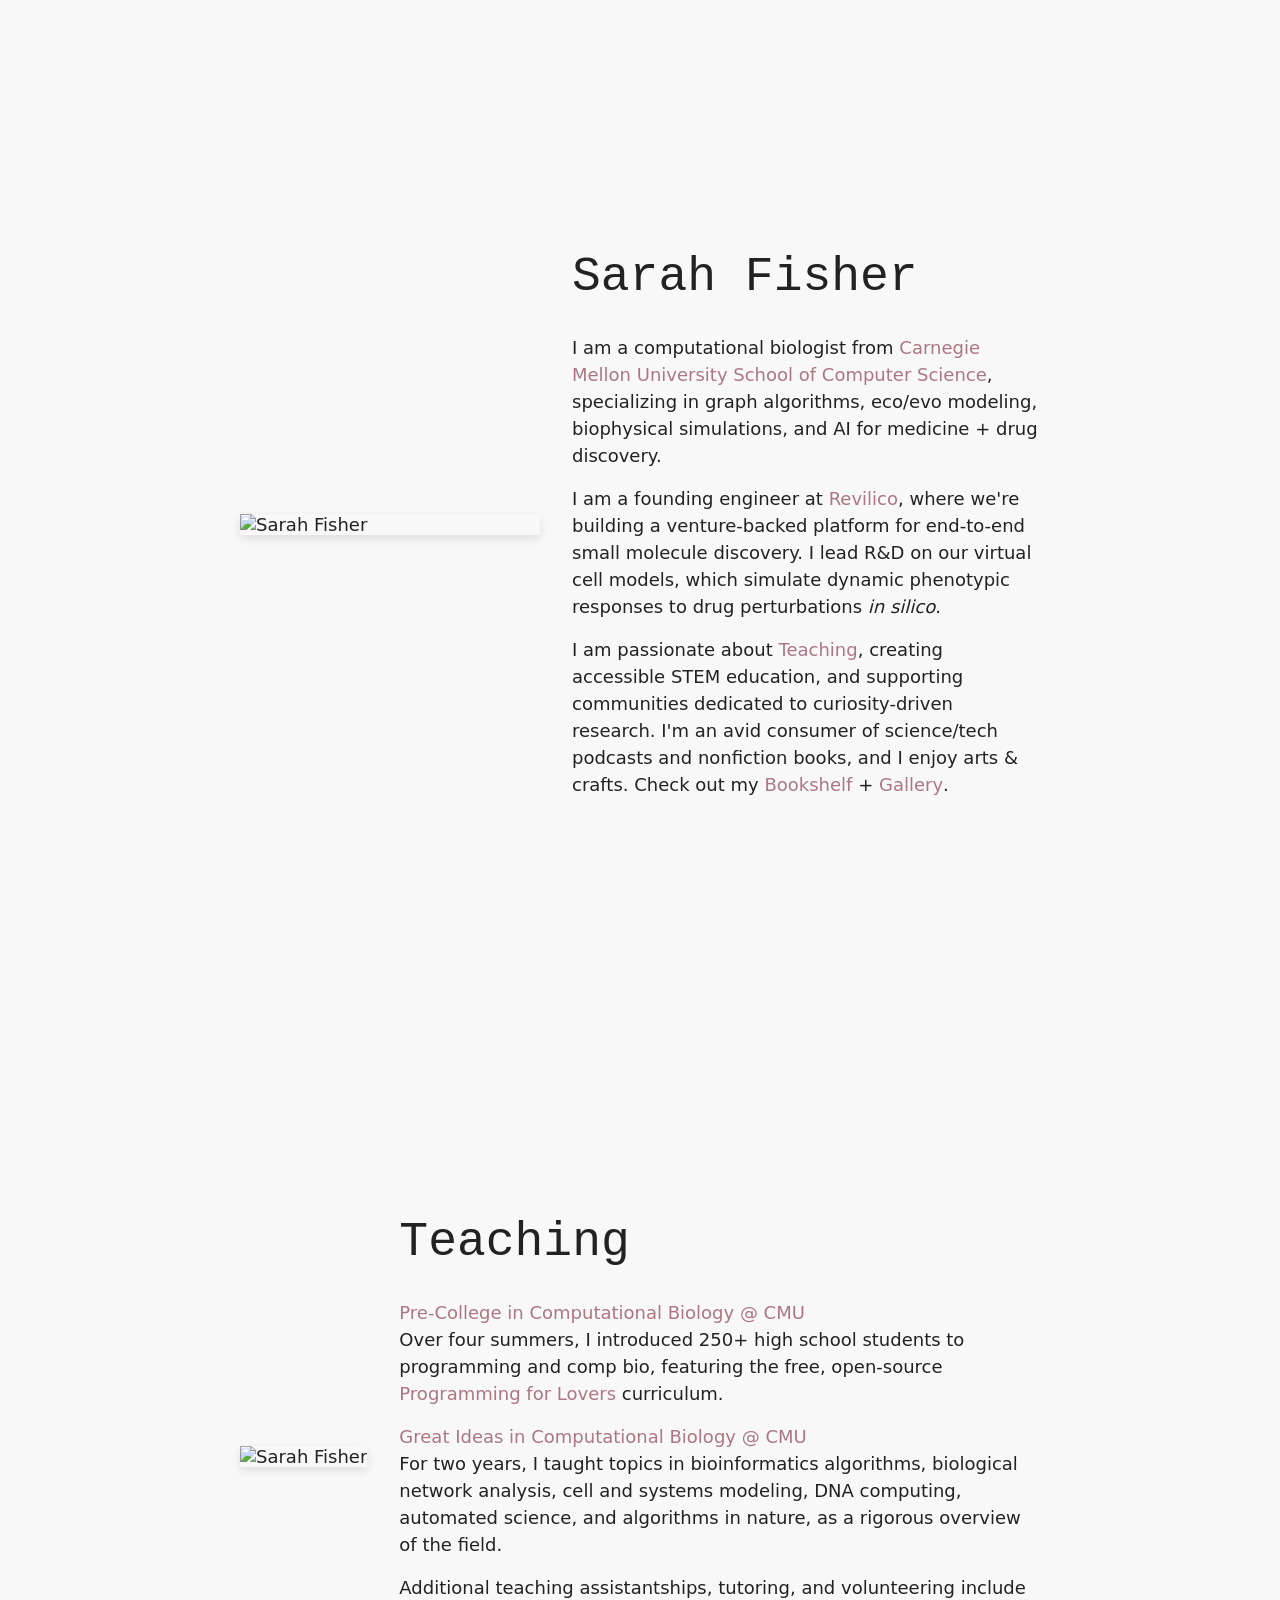
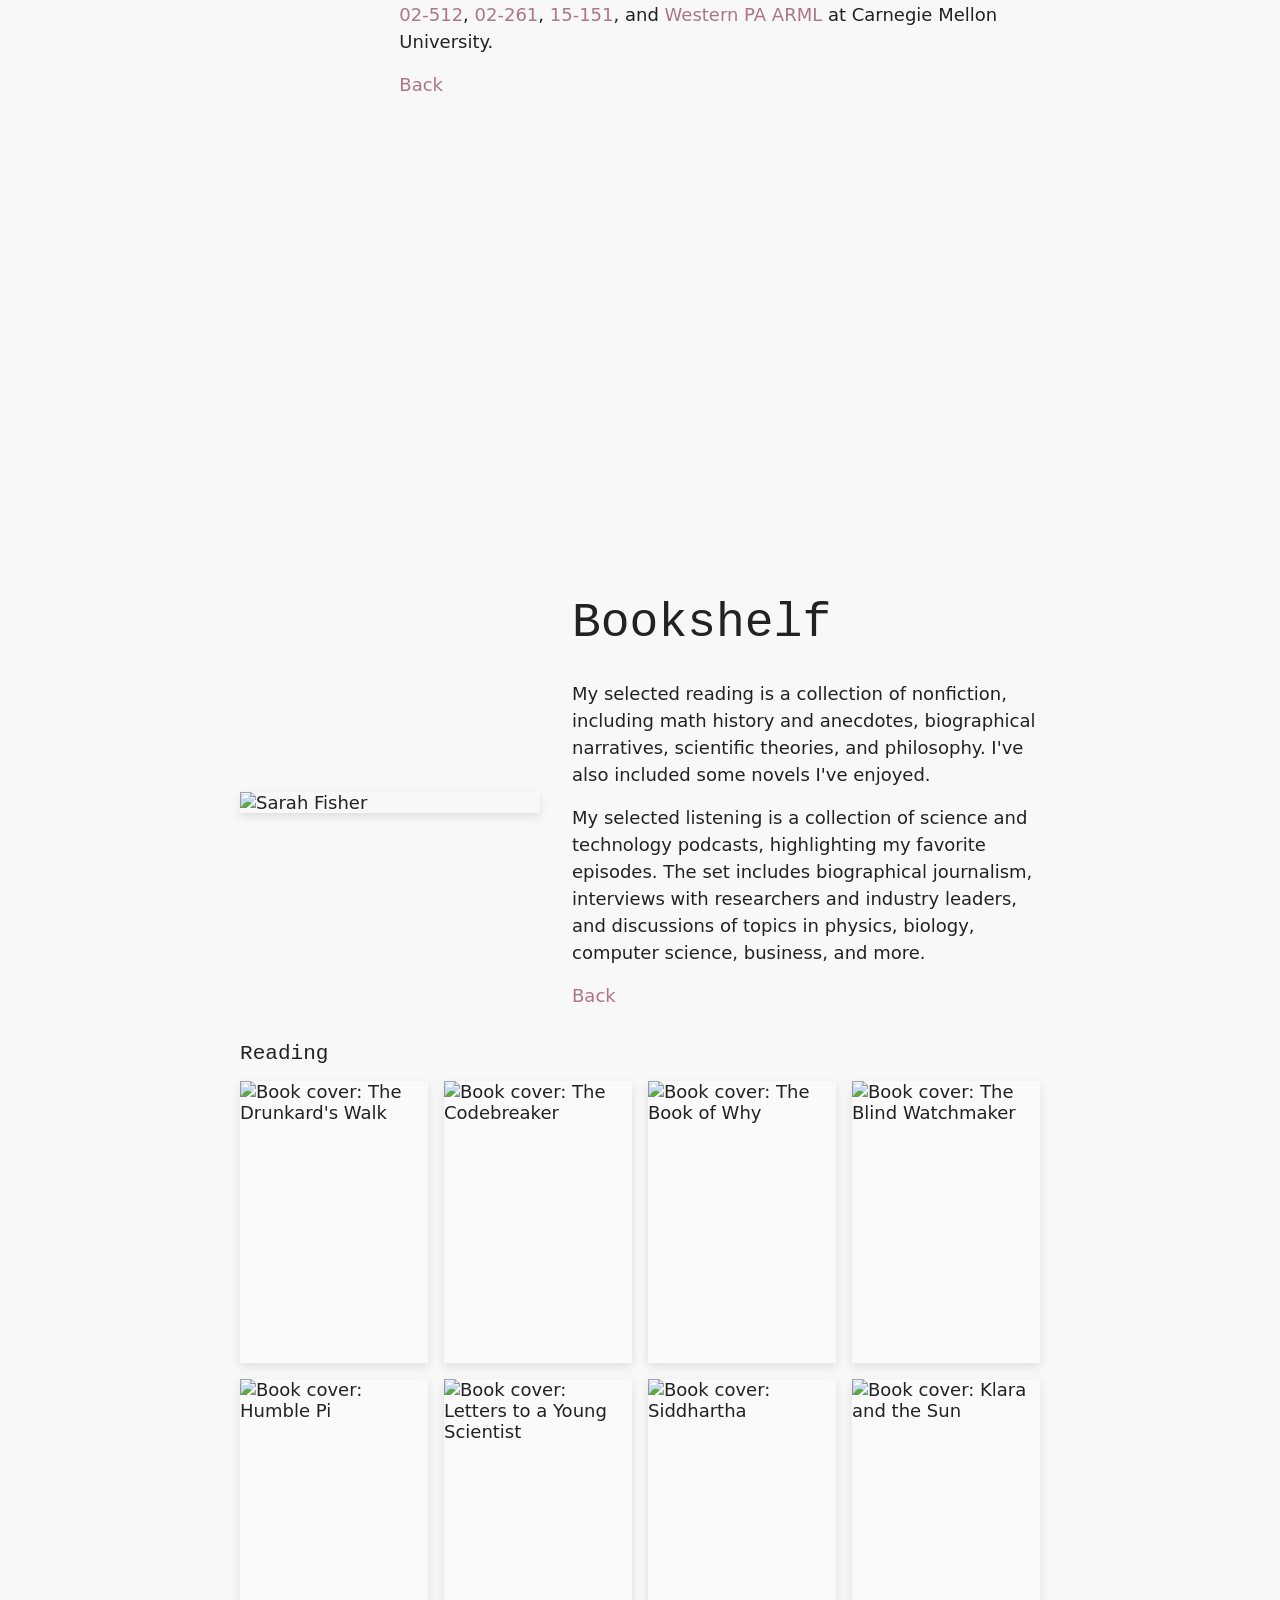
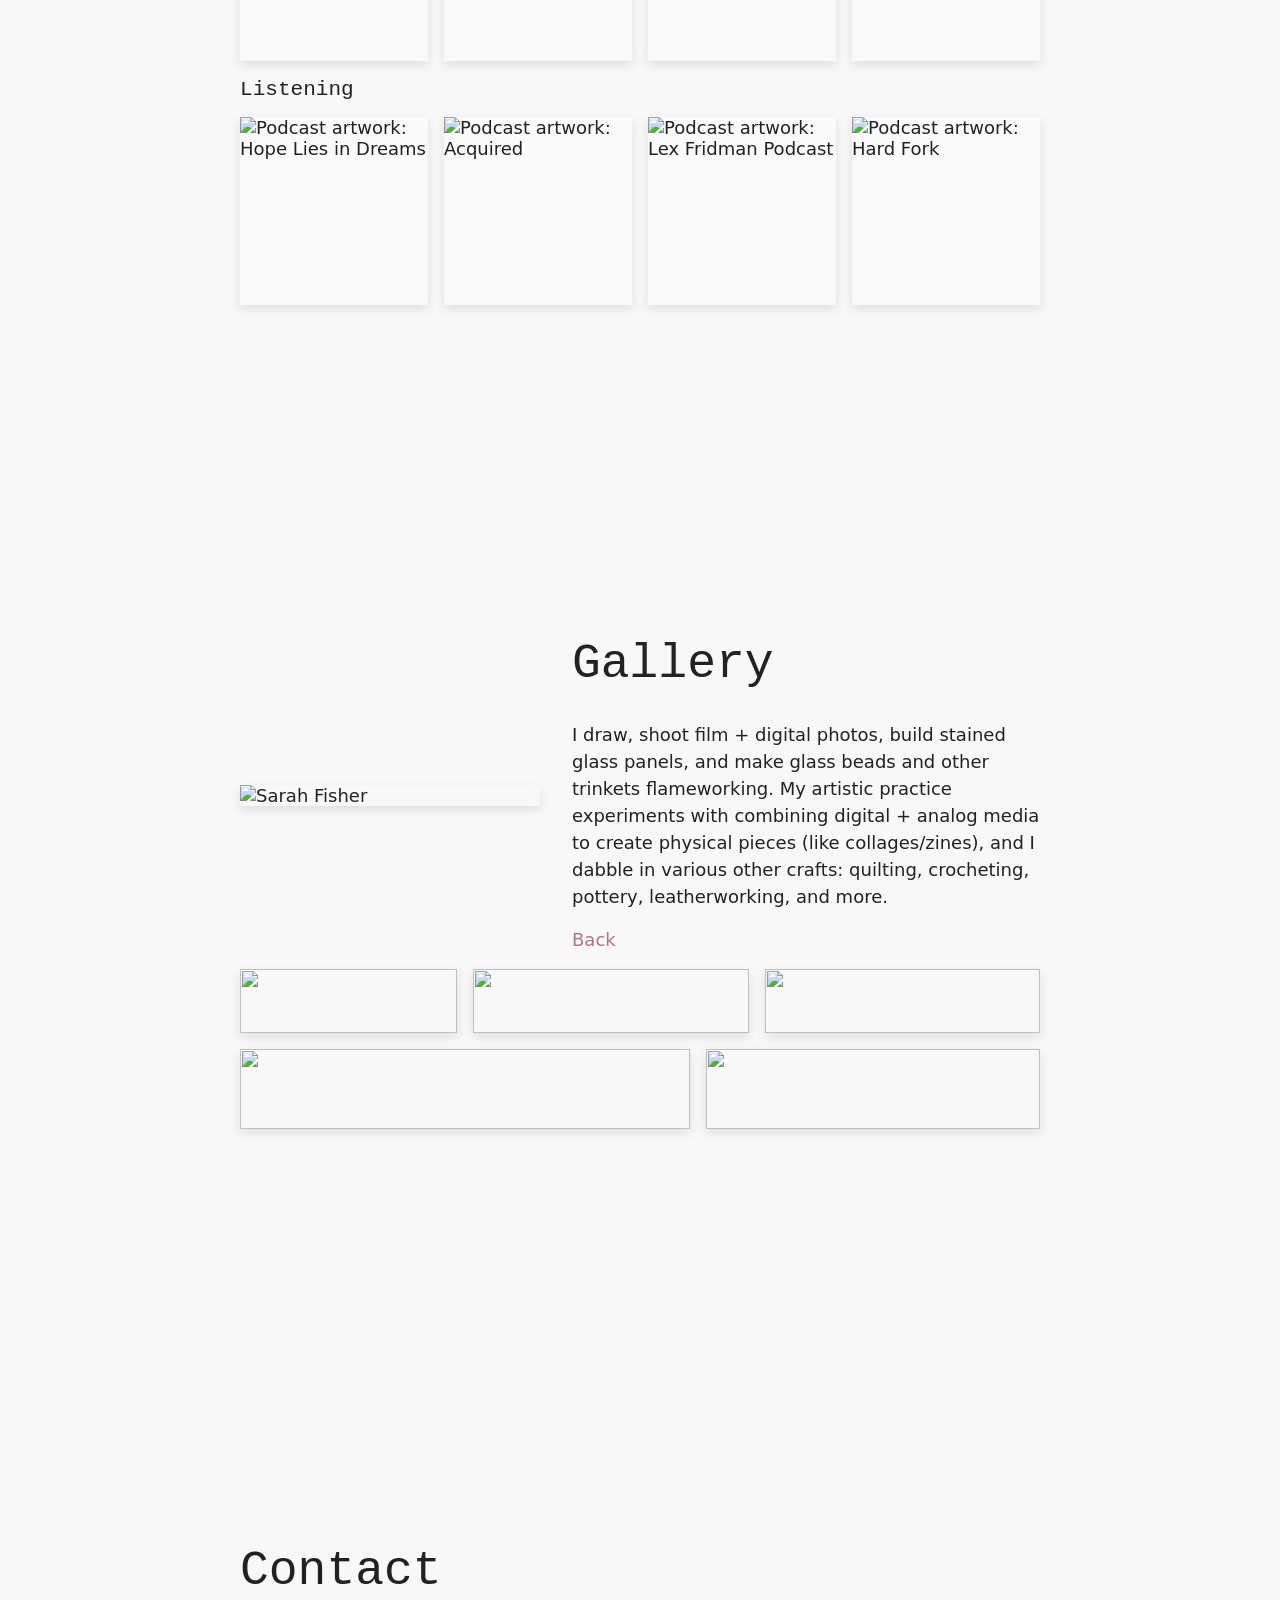
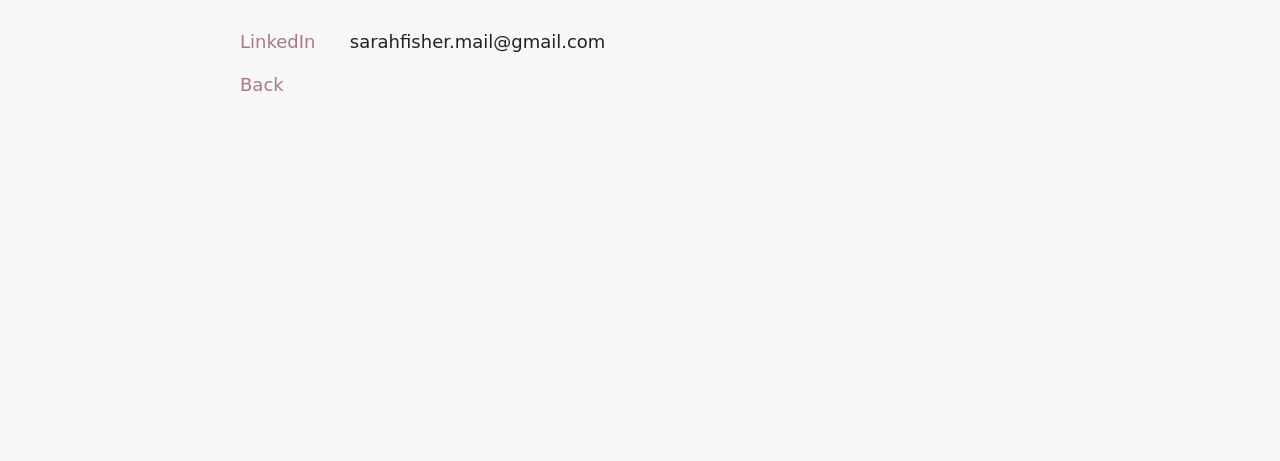
==== index.html @ 8c04cb9f "Add index and style files with upload" ====
<!DOCTYPE html>
<html lang="en">
<head>
  <meta charset="utf-8" />
  <meta name="viewport" content="width=device-width, initial-scale=1" />
  <title>Sarah Fisher</title>
  <link rel="stylesheet" href="style.css" />
</head>

<body>
  <!-- ABOUT -->
  <div class="container">
    <section id="about">
      <div class="hero">
        <div class="profile">
          <img src="content/about/headshot.jpeg" alt="Sarah Fisher" />

          <div class="info">
            <h1><span class="typewriter" style="--n: 12;">Sarah Fisher</span></h1>

            <div class="links">
              <!-- external links here if you want -->
            </div>

            <p>
              I am a computational biologist from
              <a href="https://www.cs.cmu.edu" target="_blank" rel="noopener">Carnegie Mellon University School of Computer Science</a>,
              specializing in graph algorithms, eco/evo modeling, biophysical simulations, and AI for medicine + drug discovery.
            </p>

            <p>
              I am a founding engineer at
              <a href="https://revilico.bio" target="_blank" rel="noopener">Revilico</a>,
              where we're building a venture-backed platform for end-to-end small molecule discovery.
              I lead R&amp;D on our virtual cell models, which simulate dynamic phenotypic responses to drug perturbations <i>in silico</i>.
            </p>

            <p>
              I am passionate about <a href="#teaching">Teaching</a>, creating accessible STEM education, and supporting communities
              dedicated to curiosity-driven research. I'm an avid consumer of science/tech podcasts and nonfiction books, and I enjoy
              arts &amp; crafts. Check out my <a href="#bookshelf">Bookshelf</a> + <a href="#gallery">Gallery</a>.
            </p>
          </div>
        </div>
      </div>
    </section>
  </div>

  <!-- TEACHING -->
  <div class="container">
    <section id="teaching">
      <div class="hero">
        <div class="profile">
          <div class="profile-img">
            <img src="content/teaching/teaching.jpeg" alt="Sarah Fisher" />
          </div>

          <div class="info">
            <h1><span class="typewriter" style="--n: 8;">Teaching</span></h1>

            <p>
              <a href="https://www.cmu.edu/pre-college/academic-programs/computational-biology.html" target="_blank" rel="noopener">
                Pre-College in Computational Biology @ CMU
              </a>
              <br />
              Over four summers, I introduced 250+ high school students to programming and comp bio, featuring the free, open-source
              <a href="https://www.programmingforlovers.com/" target="_blank" rel="noopener">Programming for Lovers</a> curriculum.
            </p>

            <p>
              <a href="https://compeau.cbd.cmu.edu/teaching-experience/great-ideas-in-computational-biology/" target="_blank" rel="noopener">
                Great Ideas in Computational Biology @ CMU
              </a>
              <br />
              For two years, I taught topics in bioinformatics algorithms, biological network analysis, cell and systems modeling, DNA computing,
              automated science, and algorithms in nature, as a rigorous overview of the field.
            </p>

            <p>
              Additional teaching assistantships, tutoring, and volunteering include
              <a href="https://cbd.cmu.edu/education/courses-offered/02-512-computational-methods-for-biological-modeling-and-simulation.html" target="_blank" rel="noopener">02-512</a>,
              <a href="https://cbd.cmu.edu/education/courses-offered/02-261-quantitative-cell-and-molecular-biology-lab.html" target="_blank" rel="noopener">02-261</a>,
              <a href="https://www.math.cmu.edu/~jmackey/151_128/syll.html" target="_blank" rel="noopener">15-151</a>, and
              <a href="https://programs.mcs.cmu.edu/arml/" target="_blank" rel="noopener">Western PA ARML</a>
              at Carnegie Mellon University.
            </p>

            <p><a href="#about">Back</a></p>
          </div>
        </div>
      </div>
    </section>
  </div>

  <!-- BOOKSHELF -->
  <div class="container">
    <section id="bookshelf">
      <div class="hero hero--compact" style="padding-top: 24vh;">
        <div class="profile">
          <img src="content/bookshelf/bookshelf.png" alt="Sarah Fisher" />

          <div class="info">
            <h1><span class="typewriter" style="--n: 9;">Bookshelf</span></h1>

            <p>
              My selected reading is a collection of nonfiction, including math history and anecdotes, biographical narratives,
              scientific theories, and philosophy. I've also included some novels I've enjoyed.
            </p>

            <p>
              My selected listening is a collection of science and technology podcasts, highlighting my favorite episodes. The set includes
              biographical journalism, interviews with researchers and industry leaders, and discussions of topics in physics, biology,
              computer science, business, and more.
            </p>

            <p><a href="#about">Back</a></p>
          </div>
        </div>
      </div>

      <!-- Reading (subsection) -->
      <div class="subsection" style="margin-top: 1rem;">
        <h3>Reading</h3>

        <div class="grid">
          <details class="media-card book-card">
            <summary>
              <img class="thumb" src="content/bookshelf/reading/drunkardswalk.jpg" alt="Book cover: The Drunkard's Walk" loading="lazy" />
              <div class="overlay">
                <h3 class="title">
                  <a href="https://www.amazon.com/Drunkards-Walk-Randomness-Rules-Lives/dp/0307275175" target="_blank" rel="noopener">
                    The Drunkard's Walk: How Randomness Rules Our Lives
                  </a>
                </h3>
                <p class="meta">Leonard Mlodinow</p>
              </div>
            </summary>
          </details>

          <details class="media-card book-card">
            <summary>
              <img class="thumb" src="content/bookshelf/reading/codebreaker.jpg" alt="Book cover: The Codebreaker" loading="lazy" />
              <div class="overlay">
                <h3 class="title">
                  <a href="https://www.amazon.com/Code-Breaker-Jennifer-Doudna-Editing/dp/1982115858" target="_blank" rel="noopener">
                    The Codebreaker: Jennifer Doudna, Gene Editing, and the Future of the Human Race
                  </a>
                </h3>
                <p class="meta">Walter Isaacson</p>
              </div>
            </summary>
          </details>

          <details class="media-card book-card">
            <summary>
              <img class="thumb" src="content/bookshelf/reading/bookofwhy.jpg" alt="Book cover: The Book of Why" loading="lazy" />
              <div class="overlay">
                <h3 class="title">
                  <a href="https://www.amazon.com/Book-Why-Science-Cause-Effect/dp/0141982411" target="_blank" rel="noopener">
                    The Book of Why: The New Science of Cause and Effect
                  </a>
                </h3>
                <p class="meta">Judea Pearl</p>
              </div>
            </summary>
          </details>

          <details class="media-card book-card">
            <summary>
              <img class="thumb" src="content/bookshelf/reading/blindwatchmaker.jpg" alt="Book cover: The Blind Watchmaker" loading="lazy" />
              <div class="overlay">
                <h3 class="title">
                  <a href="https://www.amazon.com/Blind-Watchmaker-Richard-Dawkins/dp/0141026162" target="_blank" rel="noopener">
                    The Blind Watchmaker: Why the Evidence of Evolution Reveals a Universe Without Design
                  </a>
                </h3>
                <p class="meta">Richard Dawkins</p>
              </div>
            </summary>
          </details>

          <details class="media-card book-card">
            <summary>
              <img class="thumb" src="content/bookshelf/reading/humblepi.jpg" alt="Book cover: Humble Pi" loading="lazy" />
              <div class="overlay">
                <h3 class="title">
                  <a href="https://www.amazon.com/Humble-Pi-When-Wrong-World/dp/0593084683" target="_blank" rel="noopener">
                    Humble Pi: When Math Goes Wrong in the Real World
                  </a>
                </h3>
                <p class="meta">Matt Parker</p>
              </div>
            </summary>
          </details>

          <details class="media-card book-card">
            <summary>
              <img class="thumb" src="content/bookshelf/reading/letters.jpg" alt="Book cover: Letters to a Young Scientist" loading="lazy" />
              <div class="overlay">
                <h3 class="title">
                  <a href="https://www.amazon.com/Letters-Young-Scientist-Edward-Wilson/dp/0871403773" target="_blank" rel="noopener">
                    Letters to a Young Scientist
                  </a>
                </h3>
                <p class="meta">Edward O. Wilson</p>
              </div>
            </summary>
          </details>

          <details class="media-card book-card">
            <summary>
              <img class="thumb" src="content/bookshelf/reading/siddhartha.jpg" alt="Book cover: Siddhartha" loading="lazy" />
              <div class="overlay">
                <h3 class="title">
                  <a href="https://www.amazon.com/Siddhartha-Hermann-Hesse/dp/0811202925" target="_blank" rel="noopener">
                    Siddhartha
                  </a>
                </h3>
                <p class="meta">Hermann Hesse</p>
              </div>
            </summary>
          </details>

          <details class="media-card book-card">
            <summary>
              <img class="thumb" src="content/bookshelf/reading/klara.jpg" alt="Book cover: Klara and the Sun" loading="lazy" />
              <div class="overlay">
                <h3 class="title">
                  <a href="https://www.amazon.com/Klara-Sun-novel-Kazuo-Ishiguro/dp/059331817X" target="_blank" rel="noopener">
                    Klara and the Sun
                  </a>
                </h3>
                <p class="meta">Kazuo Ishiguro</p>
              </div>
            </summary>
          </details>
        </div>
      </div>

      <!-- Listening (subsection) -->
      <div class="subsection" style="margin-top: 1rem;">
        <h3>Listening</h3>

        <div class="grid">
          <details class="media-card pod-card">
            <summary>
              <img class="thumb" src="content/bookshelf/listening/hope.jpg" alt="Podcast artwork: Hope Lies in Dreams" loading="lazy" />
              <div class="overlay">
                <h3 class="title">
                  <a href="https://www.nature.com/immersive/d41587-021-00015-5/index.html" target="_blank" rel="noopener">
                    Hope Lies in Dreams
                  </a>
                </h3>
                <p class="meta">
                  Ten chapters detailing the story of how Stan Crooke pioneered antisense drugs and ultimately discovered a treatment for spinal muscular atrophy.
                </p>
              </div>
            </summary>
          </details>

          <details class="media-card pod-card">
            <summary>
              <img class="thumb" src="content/bookshelf/listening/acquired.jpg" alt="Podcast artwork: Acquired" loading="lazy" />
              <div class="overlay">
                <h3 class="title">
                  <a href="https://www.acquired.fm" target="_blank" rel="noopener">Acquired</a>
                </h3>
                <ul class="episodes">
                  <li><a href="https://www.acquired.fm/episodes/google-the-ai-company" target="_blank" rel="noopener">Google: The AI Company</a></li>
                  <li><a href="https://www.acquired.fm/episodes/novo-nordisk-ozempic" target="_blank" rel="noopener">Novo Nordisk (Ozempic)</a></li>
                  <li><a href="https://www.acquired.fm/episodes/amazon-com" target="_blank" rel="noopener">Amazon.com</a></li>
                </ul>
              </div>
            </summary>
          </details>

          <details class="media-card pod-card">
            <summary>
              <img class="thumb" src="content/bookshelf/listening/lexfridman.webp" alt="Podcast artwork: Lex Fridman Podcast" loading="lazy" />
              <div class="overlay">
                <h3 class="title">
                  <a href="https://lexfridman.com/podcast" target="_blank" rel="noopener">Lex Fridman Podcast</a>
                </h3>
                <ul class="episodes">
                  <li><a href="https://lexfridman.com/alien-debate" target="_blank" rel="noopener">Alien Debate: Sara Walker and Lee Cronin</a></li>
                  <li><a href="https://lexfridman.com/walter-isaacson" target="_blank" rel="noopener">Walter Isaacson: Elon Musk, Steve Jobs, Einstein, Da Vinci &amp; Ben Franklin</a></li>
                </ul>
              </div>
            </summary>
          </details>

          <details class="media-card pod-card">
            <summary>
              <img class="thumb" src="content/bookshelf/listening/hardfork.jpg" alt="Podcast artwork: Hard Fork" loading="lazy" />
              <div class="overlay">
                <h3 class="title">
                  <a href="https://www.nytimes.com/column/hard-fork" target="_blank" rel="noopener">Hard Fork</a>
                </h3>
                <p class="meta">
                  Weekly, entertaining reporting from a pair of NYT journalists on the latest updates, trends, and stories in the world of tech.
                </p>
              </div>
            </summary>
          </details>
        </div>
      </div>
    </section>
  </div>

  <!-- GALLERY -->
  <div class="container">
    <section id="gallery">
      <div class="hero hero--compact" style="padding-top: 24vh;">
        <div class="profile">
          <img src="content/gallery/stained-holding.png" alt="Sarah Fisher" />

          <div class="info">
            <h1><span class="typewriter" style="--n: 7;">Gallery</span></h1>

            <p>
              I draw, shoot film + digital photos, build stained glass panels, and make glass beads and other trinkets flameworking.
              My artistic practice experiments with combining digital + analog media to create physical pieces (like collages/zines), and
              I dabble in various other crafts: quilting, crocheting, pottery, leatherworking, and more.
            </p>

            <p><a href="#about">Back</a></p>
          </div>
        </div>

        <div class="gallery-grid">
          <div class="gallery-item a"><img src="content/gallery/stained-box-fit.png" alt="" /></div>
          <div class="gallery-item b"><img src="content/gallery/pink-film.png" alt="" /></div>
          <div class="gallery-item c"><img src="content/gallery/beads.png" alt="" /></div>
          <div class="gallery-item d"><img src="content/gallery/drawing-fit.png" alt="" /></div>
          <div class="gallery-item e"><img src="content/gallery/railroad-film.png" alt="" /></div>
        </div>
      </div>
    </section>
  </div>

  <!-- FOOTER / CONTACT -->
  <div class="container">
    <section id="footer">
      <div class="hero hero--contact" style="padding-top: 0; padding-bottom: 0;">
        <div class="profile">
          <div class="info">
            <h1><span class="typewriter" style="--n: 7;">Contact</span></h1>

            <p>
              <a href="https://www.linkedin.com/in/sarahfi2her/" target="_blank" rel="noopener">LinkedIn</a>
              &nbsp;&nbsp;&nbsp;&nbsp;
              sarahfisher.mail@gmail.com
            </p>

            <p><a href="#about">Back</a></p>
          </div>
        </div>
      </div>
    </section>
  </div>

  <script>
    const sections = document.querySelectorAll("section[id]");

    const observer = new IntersectionObserver(
      (entries) => {
        entries.forEach((entry) => {
          if (entry.isIntersecting) {
            history.replaceState(null, "", `#${entry.target.id}`);
          }
        });
      },
      {
        rootMargin: "-40% 0px -50% 0px",
        threshold: 0,
      }
    );

    sections.forEach((section) => observer.observe(section));
  </script>
</body>
</html>
---- style.css ----
/* ========== Design Tokens ========== */
:root {
  --accent: #ac7685;
  --text: #222;
  --muted: #e8e8e8;
  --bg: #f8f8f8;

  --maxw: 800px;
  --base-size: 18px;
}

html { scroll-behavior: smooth; }

body {
  font-family: 'Instrument Sans', system-ui, -apple-system, Segoe UI, Roboto, Helvetica, Arial, sans-serif;
  font-size: var(--base-size);
  color: var(--text);
  background: var(--bg);
  margin: 0;
  display: block;
  min-height: 100%;
}

/* ========== Layout ========== */
.container{
  width: min(100%, var(--maxw));
  margin: 5rem auto;
  padding-left: clamp
}

/* Sections (top-level only) */
section {
  width: 100%;
  padding-top: 2.25rem;
}

section + section {
  margin-top: 3.5rem;
  padding-top: 2rem;
  border-top: 0px solid var(--muted);
}

/* ========== Typography ========== */
h1, h2, h3 {
  font-family: 'Google Sans Code', ui-monospace, SFMono-Regular, Menlo, Consolas, monospace;
  font-weight: 400;
  color: var(--text);
  margin: 0 0 0.5rem 0;
}

h1 { font-size: 3rem; }
h2 { font-size: 1.4rem; font-weight: 600; }

p {
  line-height: 1.5;
  font-size: inherit;
  text-align: left;
  margin: 1rem 0 0 0;
}

/* Links */
a {
  color: var(--accent);
  text-decoration: none;
  border-bottom: 1px solid transparent;
  transition: color 0.2s, border-color 0.2s;
  font-weight: 500;
}

a:hover { border-color: var(--accent); }

/* ========== Hero + Profile ========== */
.hero {
  display: flex;
  flex-direction: column;
  justify-content: center;
  width: 100%;
  min-height: 80svh;
  padding: 3rem 0;
}

.hero--compact {
  min-height: auto;
  padding: 2rem 0 1rem;
}

.profile {
  display: flex;
  flex-direction: row;
  align-items: center;
  gap: 2rem;
  width: 100%;
}

.profile img {
  width: 300px;
  height: auto;
  border-radius: 0;
  object-fit: cover;
  box-shadow: 0 4px 10px rgba(0, 0, 0, 0.1);
}

.info { flex: 1; text-align: left; }

.links { margin-bottom: 1rem; }
.links a { margin-right: 1rem; }

/* ========== Books / Podcasts Grid ========== */
.grid {
  display: grid;
  grid-template-columns: repeat(4, 1fr);
  gap: 1rem;
  width: 100%;
  margin-top: 1rem;
}

/* ========== Clickable Image Cards (details/summary) ========== */
.media-card {
  border: none;
  box-shadow: 0 4px 10px rgba(0, 0, 0, 0.1);
  background: none;
  padding: 0;
  margin: 0;
}

.media-card > summary {
  position: relative;
  cursor: pointer;
  list-style: none;
  padding: 0;
  margin: 0;
}

.media-card > summary::-webkit-details-marker { display: none; }

.media-card .thumb {
  width: 100%;
  display: block;
  object-fit: cover;
  background: #fafafa;
  border-radius: 0;
}

/* aspect ratios */
.media-card.book-card .thumb { aspect-ratio: 2 / 3; }
.media-card.pod-card  .thumb { aspect-ratio: 1 / 1; }

/* overlay */
.media-card .overlay {
  position: absolute;
  left: 0;
  right: 0;
  top: 0;

  padding: 0.5rem;
  display: flex;
  flex-direction: column;

  background: rgba(255, 255, 255, 0.94);
  color: var(--text);

  opacity: 0;
  pointer-events: none;
  transform: translateY(6px);
  transition: opacity 0.2s ease, transform 0.2s ease;
}

.media-card[open] .overlay {
  opacity: 1;
  pointer-events: auto;
  transform: translateY(0);
}

@media (hover: hover) {
  .media-card > summary:hover .thumb { opacity: 0.95; }
}

.media-card[open] .thumb {
  transform: scale(1.01);
  transition: transform 0.2s ease;
}

.media-card .title {
  margin: 0;
  font-weight: 600;
  line-height: 1.3;
}

.media-card .meta {
  margin: 0.4rem 0 0 0;
  font-size: 0.92rem;
  color: #555;
}

.media-card .episodes {
  margin: 0.6rem 0 0 0;
  padding-left: 1.15rem;
  font-size: 0.95rem;
  line-height: 1.4;
}

.media-card .episodes li + li { margin-top: 0.25rem; }

/* ========== Typewriter ========== */
.typewriter {
  display: inline-block;
  white-space: nowrap;
  overflow: hidden;
  /* border-right: 2px solid currentColor; */
  border-right: none;
  /* animation: typeErase 16s steps(var(--n)) infinite, caretBlink 0.9s step-end infinite; */
  /* animation: caretBlink 0.9s step-end infinite; */
}

@keyframes typeErase {
  0% { width: 0ch; }
  12.5% { width: calc(var(--n) * 1ch); }
  87.5% { width: calc(var(--n) * 1ch); }
  100% { width: 0ch; }
}

@keyframes caretBlink {
  50% { border-color: transparent; }
}

@media (prefers-reduced-motion: reduce) {
  .typewriter { animation: none; border-right: 0; }
}

/* ========== Gallery Grid (keeps your current behavior) ========== */
/* Your latest rules imply: fixed mosaic + consistent tile height + cropping. */
.gallery-grid {
  display: grid;
  width: 100%;
  gap: 1rem;
  margin-top: 1rem;

  grid-template-columns: repeat(14, 1fr);
  grid-template-rows: repeat(11, 1fr);
  grid-template-areas:
    "a a a a b b b b b c c c c c"
    "a a a a b b b b b c c c c c"
    "a a a a b b b b b c c c c c"
    "a a a a b b b b b c c c c c"
    "a a a a b b b b b c c c c c"
    "d d d d d d d d e e e e e e"
    "d d d d d d d d e e e e e e"
    "d d d d d d d d e e e e e e"
    "d d d d d d d d e e e e e e"
    "d d d d d d d d e e e e e e"
    "d d d d d d d d e e e e e e";
}

.gallery-item { margin: 0; }
.gallery-item.a { grid-area: a; }
.gallery-item.b { grid-area: b; }
.gallery-item.c { grid-area: c; }
.gallery-item.d { grid-area: d; }
.gallery-item.e { grid-area: e; }
/* note: .f is not in areas; leaving it as auto-placement matches your current behavior */

.gallery-item img {
  width: 100%;
  height: clamp(160px, 22vw, 260px);
  object-fit: cover;
  display: block;
  border-radius: 0;
  box-shadow: 0 4px 10px rgba(0, 0, 0, 0.1);
}

.gallery-grid .item,
.gallery-grid .item.wide {
  height: clamp(160px, 22vw, 260px);
  overflow: hidden;
}

.gallery-grid img {
  width: 100%;
  height: 100%;
  object-fit: cover;
  display: block;
}

/* ========== Responsive ========== */
@media (max-width: 700px) {
  .container { padding: 1.25rem; }

  .profile {
    flex-direction: column;
    text-align: center;
  }

  .info { text-align: center; }

  h1 { font-size: 1.9rem; }

  .grid { grid-template-columns: repeat(2, 1fr); }
}
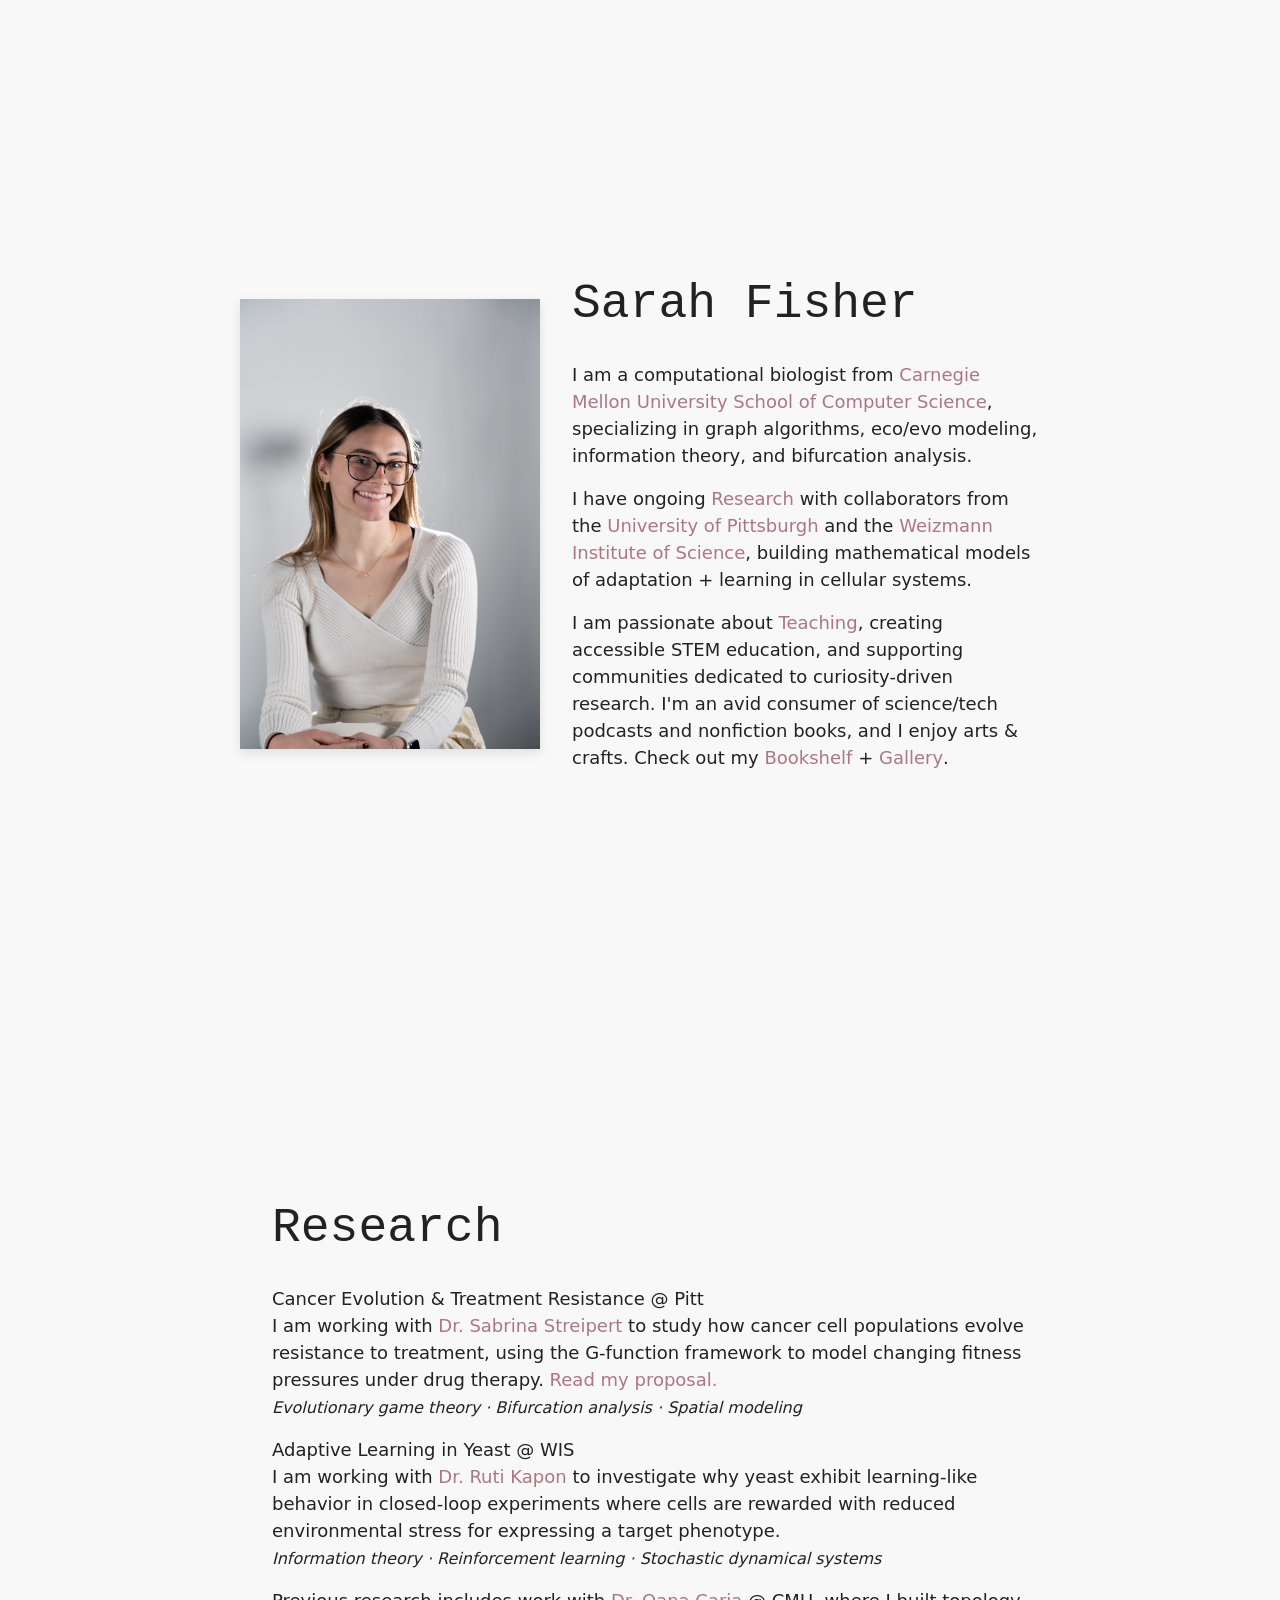
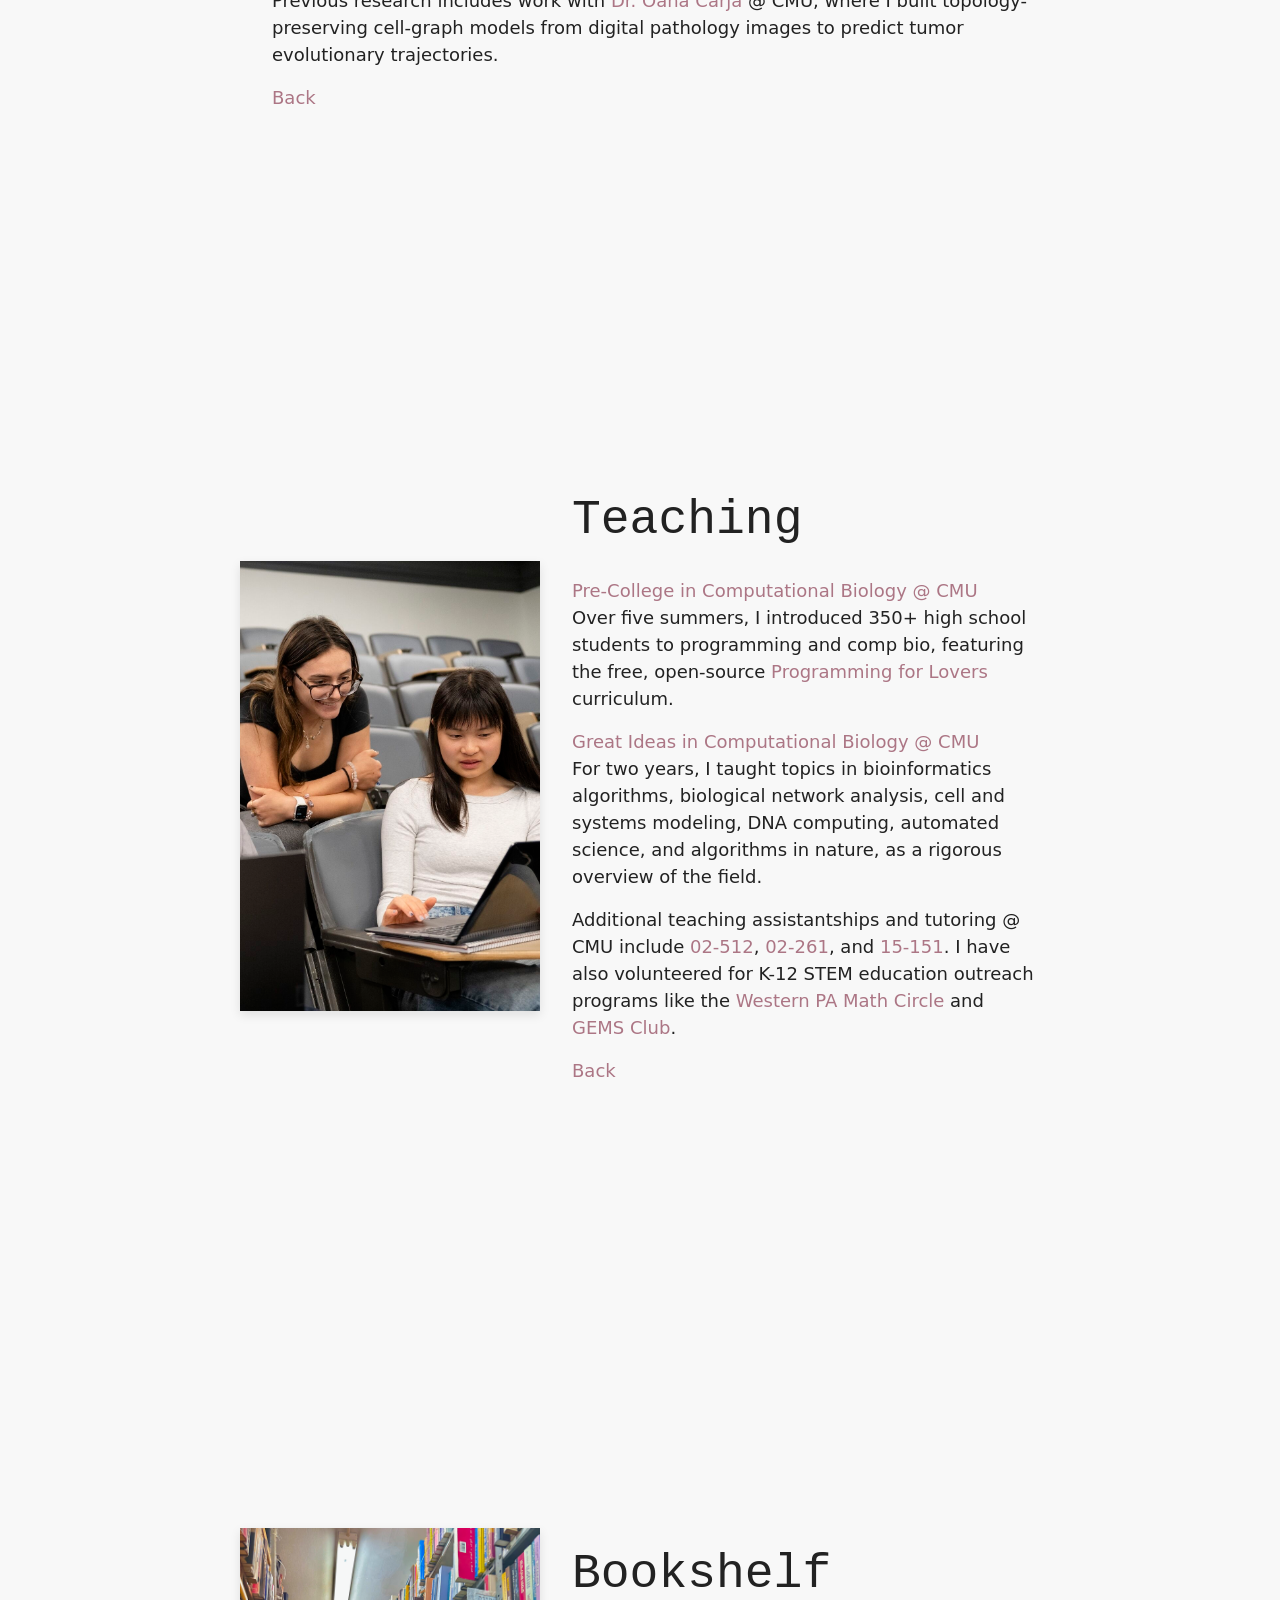
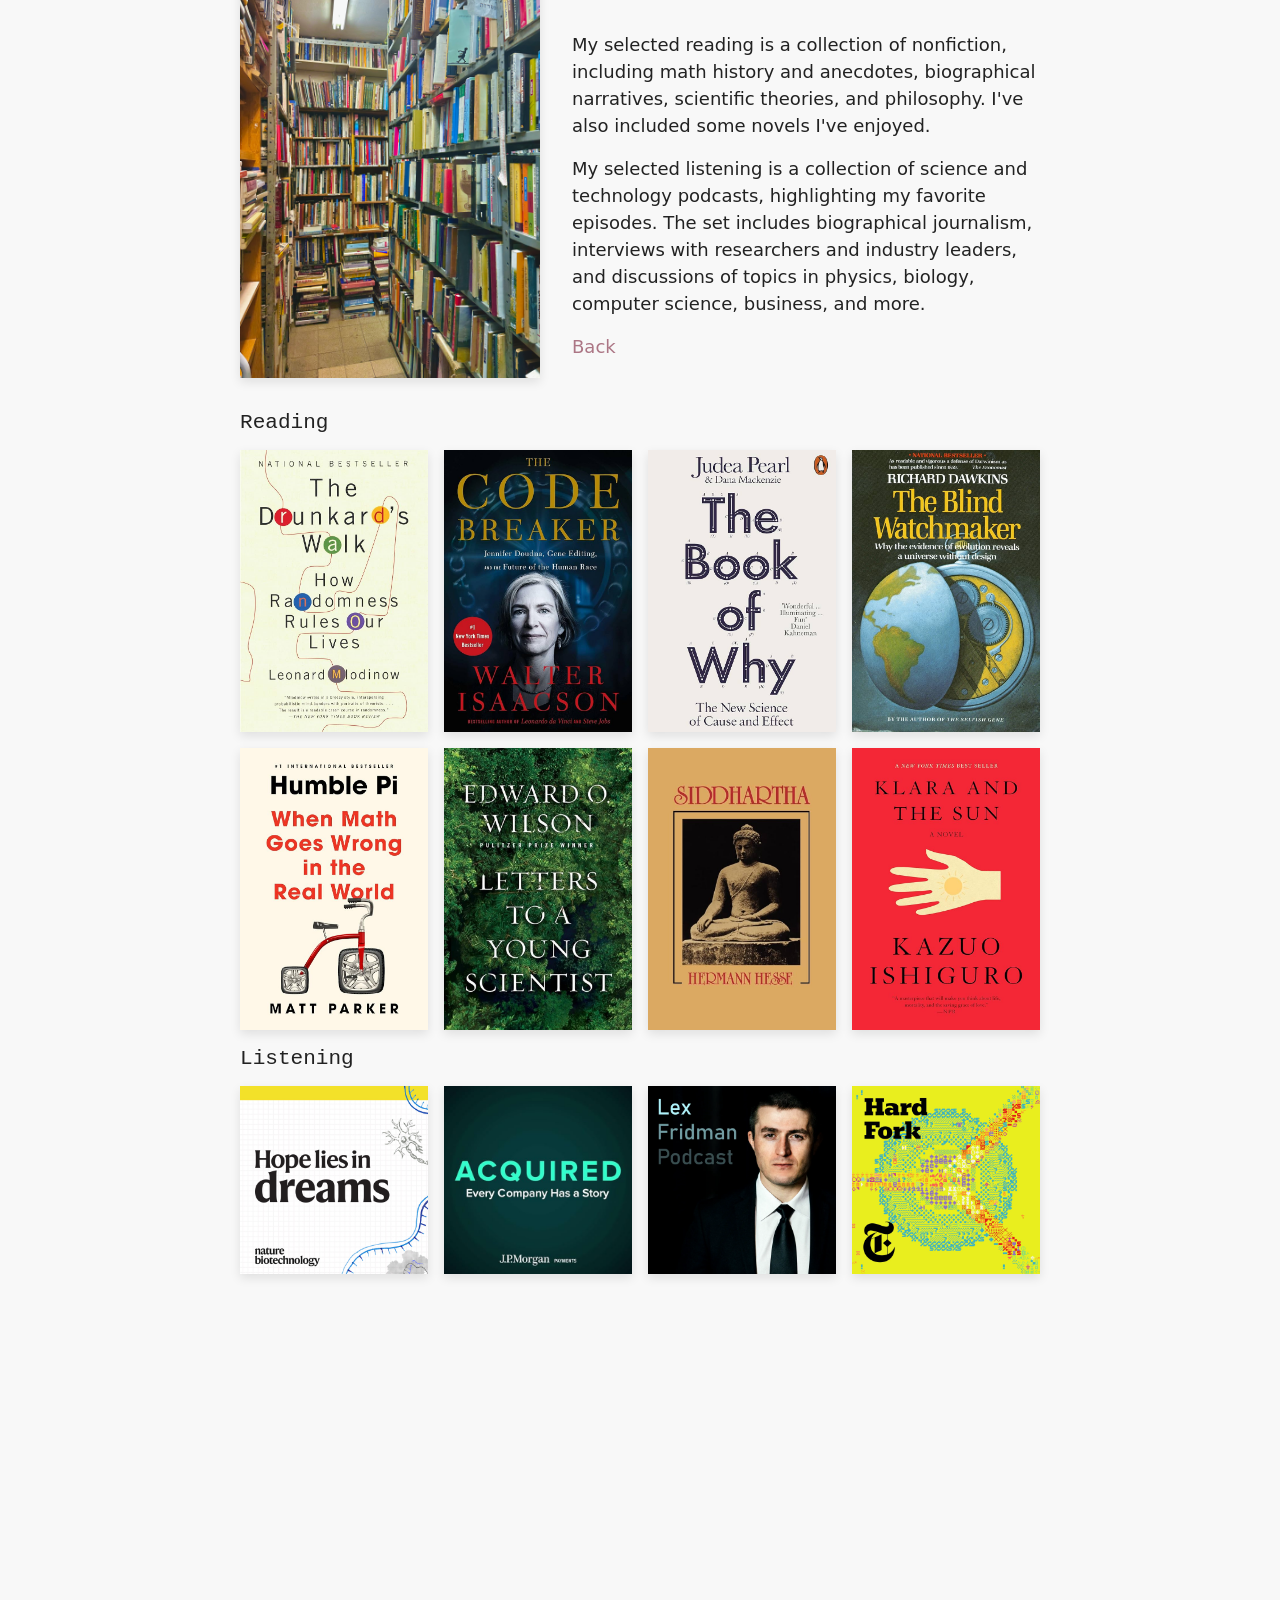
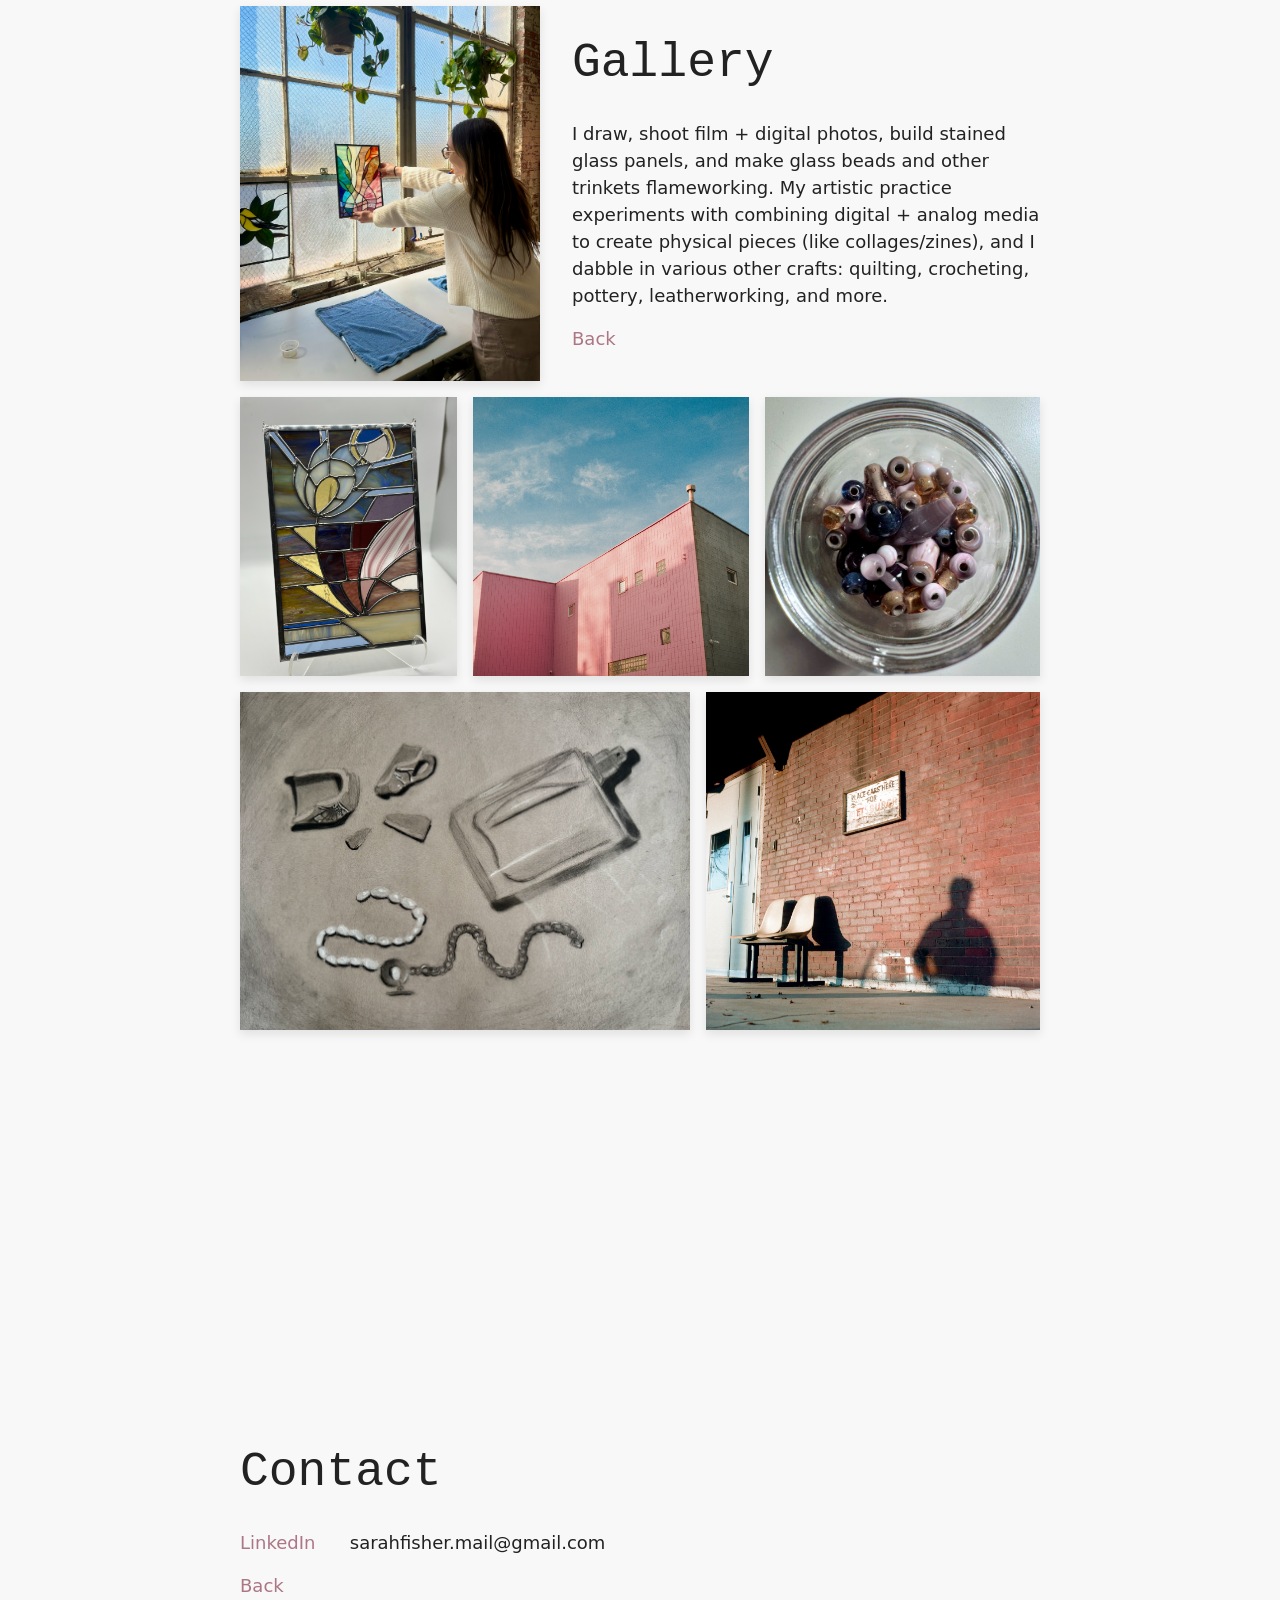
==== commit 56bd7963: "update website" ====
--- a/index.html
+++ b/index.html
@@ -25,16 +25,23 @@
             <p>
               I am a computational biologist from
               <a href="https://www.cs.cmu.edu" target="_blank" rel="noopener">Carnegie Mellon University School of Computer Science</a>,
-              specializing in graph algorithms, eco/evo modeling, biophysical simulations, and AI for medicine + drug discovery.
-            </p>
-
-            <p>
-              I am a founding engineer at
+              specializing in graph algorithms, eco/evo modeling, information theory, and bifurcation analysis. 
+            </p>
+
+            <p>
+              I have ongoing <a href="#research">Research</a> with collaborators from the 
+              <a href="https://www.mathematics.pitt.edu/research-areas/mathematical-biology" target="_blank" rel="noopener">University of Pittsburgh</a>
+              and the <a href="https://www.weizmann.ac.il/Biomolecular_Sciences/" target="_blank" rel="noopener">Weizmann Institute of Science</a>, 
+              building mathematical models of adaptation + learning in cellular systems.
+            </p>
+<!-- 
+            <p>
+              I was a founding engineer at
               <a href="https://revilico.bio" target="_blank" rel="noopener">Revilico</a>,
-              where we're building a venture-backed platform for end-to-end small molecule discovery.
-              I lead R&amp;D on our virtual cell models, which simulate dynamic phenotypic responses to drug perturbations <i>in silico</i>.
-            </p>
-
+              a venture-backed platform for end-to-end small molecule discovery.
+              I led R&amp;D on virtual cell models, which simulate dynamic phenotypic responses to drug perturbations <i>in silico</i>.
+            </p>
+-->
             <p>
               I am passionate about <a href="#teaching">Teaching</a>, creating accessible STEM education, and supporting communities
               dedicated to curiosity-driven research. I'm an avid consumer of science/tech podcasts and nonfiction books, and I enjoy
@@ -46,6 +53,50 @@
     </section>
   </div>
 
+  <!-- RESEARCH -->
+  <div class="container">
+    <section id="research">
+      <div class="hero">
+        <div class="profile">
+          <div class="profile-img">
+           <!--  <img src="content/teaching/teaching.jpeg" alt="Sarah Fisher" /> --> 
+          </div>
+
+          <div class="info">
+            <h1><span class="typewriter" style="--n: 8;">Research</span></h1>
+
+            <p>
+              <b>Cancer Evolution & Treatment Resistance @ Pitt</b>
+              <br />
+              I am working with <a href="https://sites.google.com/pitt.edu/sabrinastreipert" target="_blank" rel="noopener">Dr. Sabrina Streipert</a>
+              to study how cancer cell populations evolve resistance to treatment, using the G-function framework to model changing fitness pressures under drug therapy.
+              <a href="content/research/Streipert.pdf" target="_blank" rel="noopener">Read my proposal.</a> 
+              <br />
+              <i>Evolutionary game theory &middot; Bifurcation analysis &middot; Spatial modeling</i>
+            </p>
+
+
+            <p>
+              <b>Adaptive Learning in Yeast @ WIS</b>
+              <br />
+              I am working with <a href="https://www.weizmann.ac.il/Biomolecular_Sciences/Reich/" target="_blank" rel="noopener">Dr. Ruti Kapon</a>
+              to investigate why yeast exhibit learning-like behavior in closed-loop experiments where cells are rewarded with reduced environmental stress for expressing a target phenotype.
+              <br />
+              <i>Information theory &middot; Reinforcement learning &middot; Stochastic dynamical systems</i>
+            </p>
+
+            <p>
+              <b>Previous research</b> includes work with <a href="https://www.cmu.edu/cbd/people/carja.html" target="_blank" rel="noopener">Dr. Oana Carja</a> @ CMU,
+              where I built topology-preserving cell-graph models from digital pathology images to predict tumor evolutionary trajectories. 
+            </p>
+
+            <p><a href="#about">Back</a></p>
+          </div>
+        </div>
+      </div>
+    </section>
+  </div>
+
   <!-- TEACHING -->
   <div class="container">
     <section id="teaching">
@@ -63,7 +114,7 @@
                 Pre-College in Computational Biology @ CMU
               </a>
               <br />
-              Over four summers, I introduced 250+ high school students to programming and comp bio, featuring the free, open-source
+              Over five summers, I introduced 350+ high school students to programming and comp bio, featuring the free, open-source
               <a href="https://www.programmingforlovers.com/" target="_blank" rel="noopener">Programming for Lovers</a> curriculum.
             </p>
 
@@ -77,12 +128,13 @@
             </p>
 
             <p>
-              Additional teaching assistantships, tutoring, and volunteering include
+              Additional teaching assistantships and tutoring @ CMU include
               <a href="https://cbd.cmu.edu/education/courses-offered/02-512-computational-methods-for-biological-modeling-and-simulation.html" target="_blank" rel="noopener">02-512</a>,
-              <a href="https://cbd.cmu.edu/education/courses-offered/02-261-quantitative-cell-and-molecular-biology-lab.html" target="_blank" rel="noopener">02-261</a>,
-              <a href="https://www.math.cmu.edu/~jmackey/151_128/syll.html" target="_blank" rel="noopener">15-151</a>, and
-              <a href="https://programs.mcs.cmu.edu/arml/" target="_blank" rel="noopener">Western PA ARML</a>
-              at Carnegie Mellon University.
+              <a href="https://cbd.cmu.edu/education/courses-offered/02-261-quantitative-cell-and-molecular-biology-lab.html" target="_blank" rel="noopener">02-261</a>, and 
+              <a href="https://www.math.cmu.edu/~jmackey/151_128/syll.html" target="_blank" rel="noopener">15-151</a>.
+              I have also volunteered for K-12 STEM education outreach programs like the
+              <a href="https://programs.mcs.cmu.edu/arml/" target="_blank" rel="noopener">Western PA Math Circle</a> and
+              <a href="https://gems.education.purdue.edu" target="_blank" rel="noopener">GEMS Club</a>.
             </p>
 
             <p><a href="#about">Back</a></p>
--- a/style.css
+++ b/style.css
@@ -68,6 +68,14 @@
 }
 
 a:hover { border-color: var(--accent); }
+
+/* Inline bold */
+b { font-weight: 500; }
+
+/* Inline italics */
+i { font-style: italic; font-size: 1rem; font-weight: 300; }
+
+
 
 /* ========== Hero + Profile ========== */
 .hero {
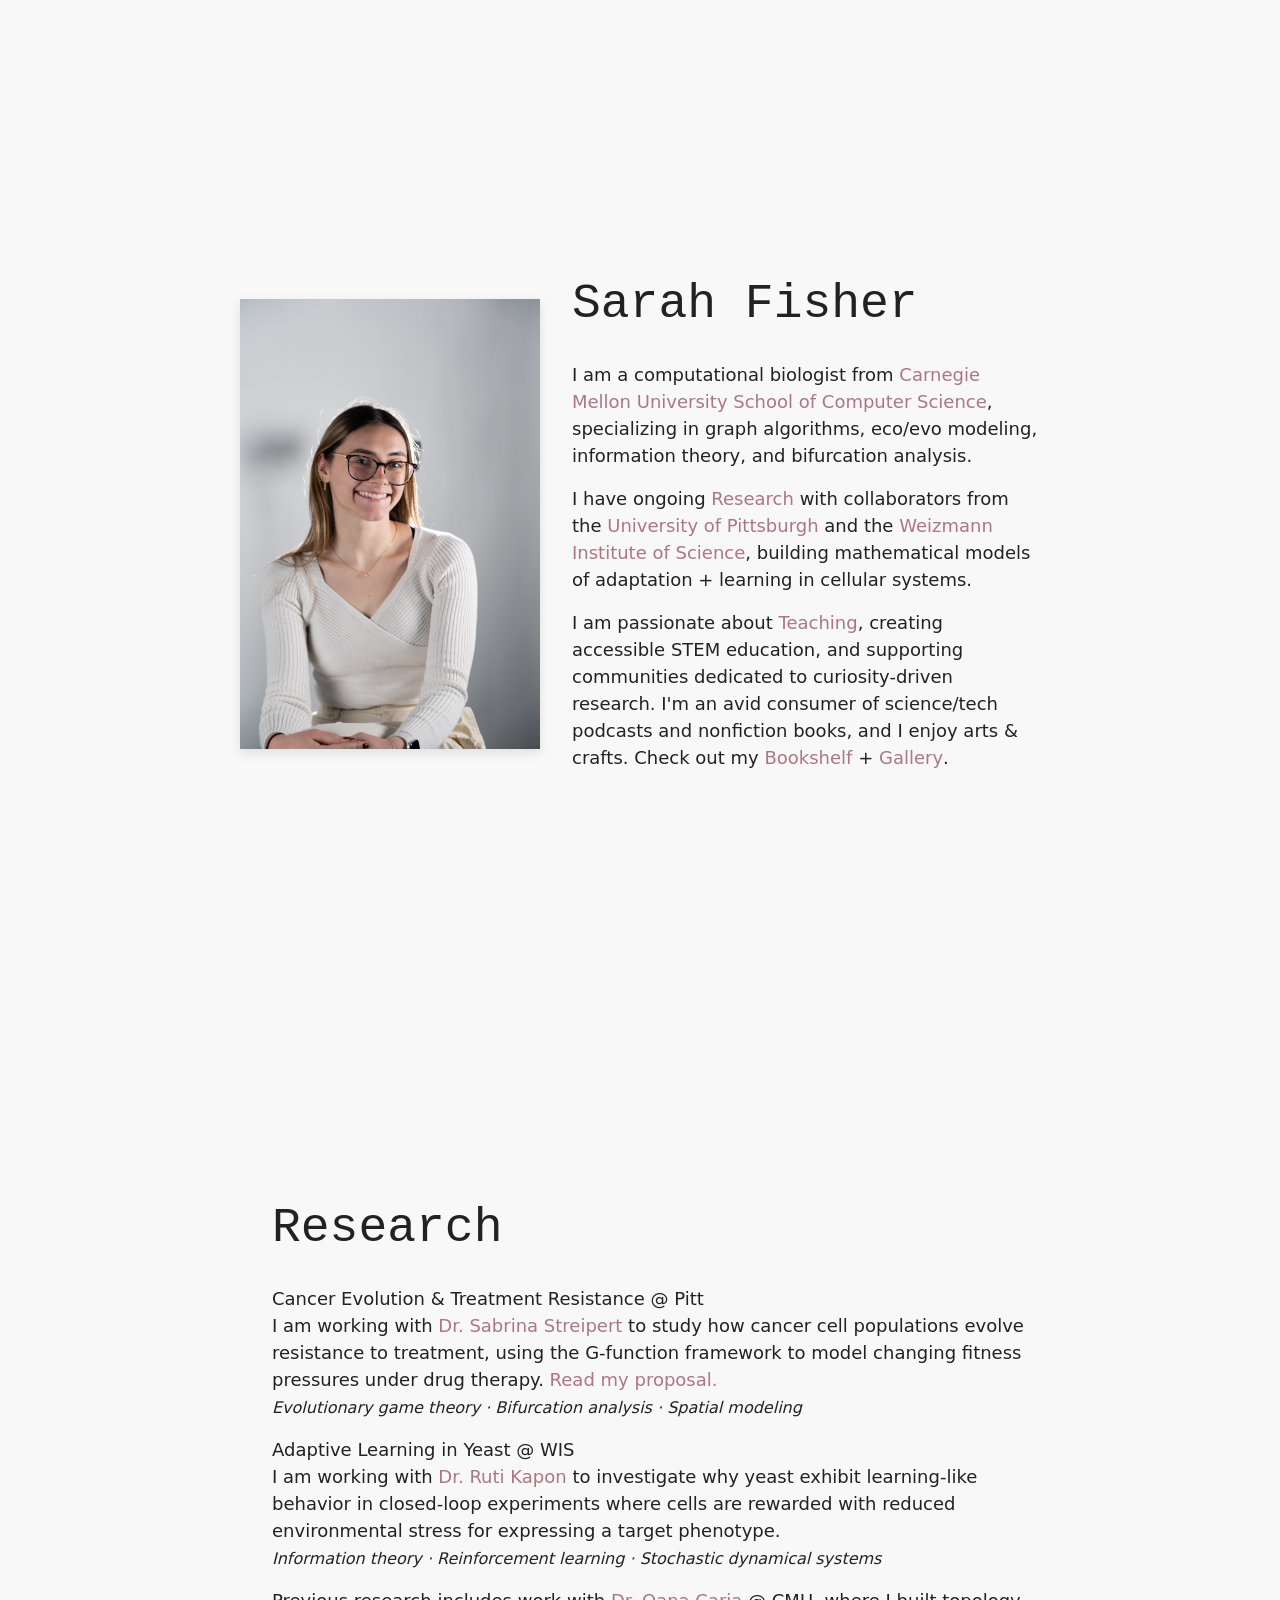
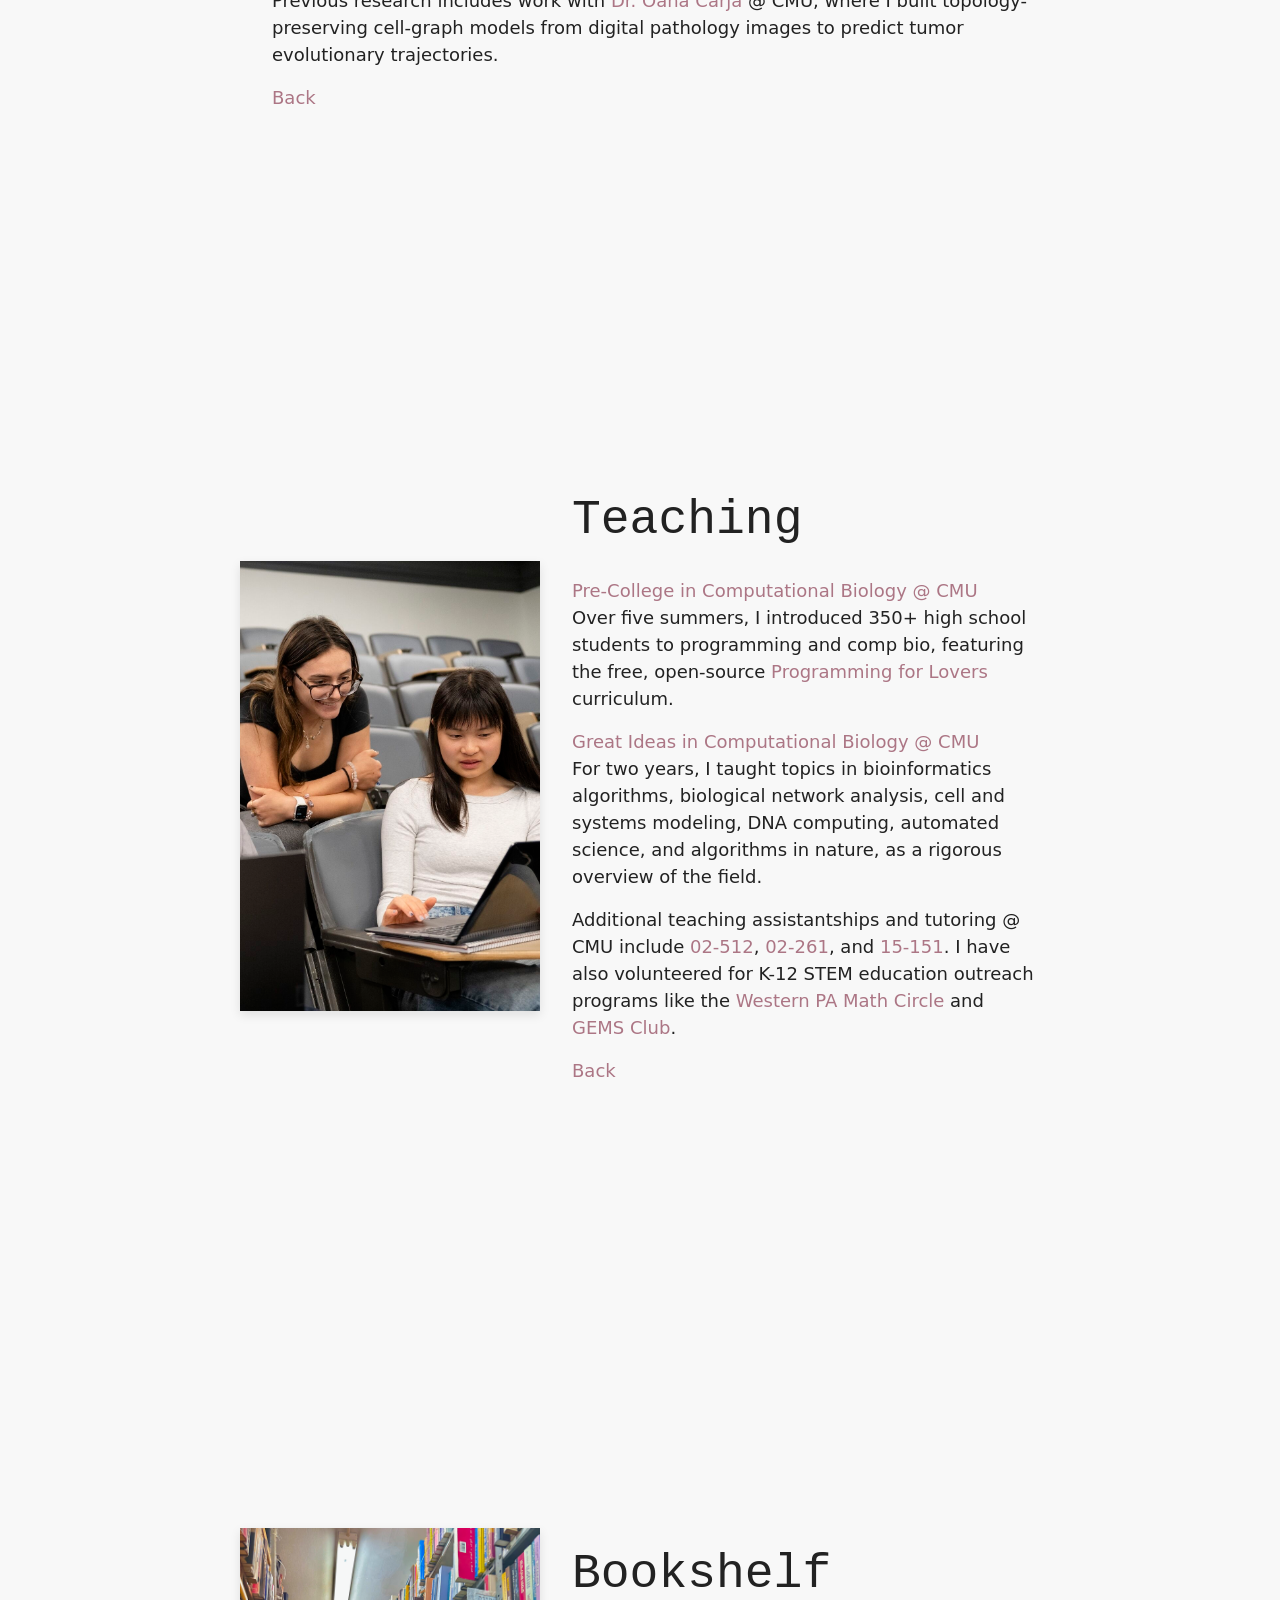
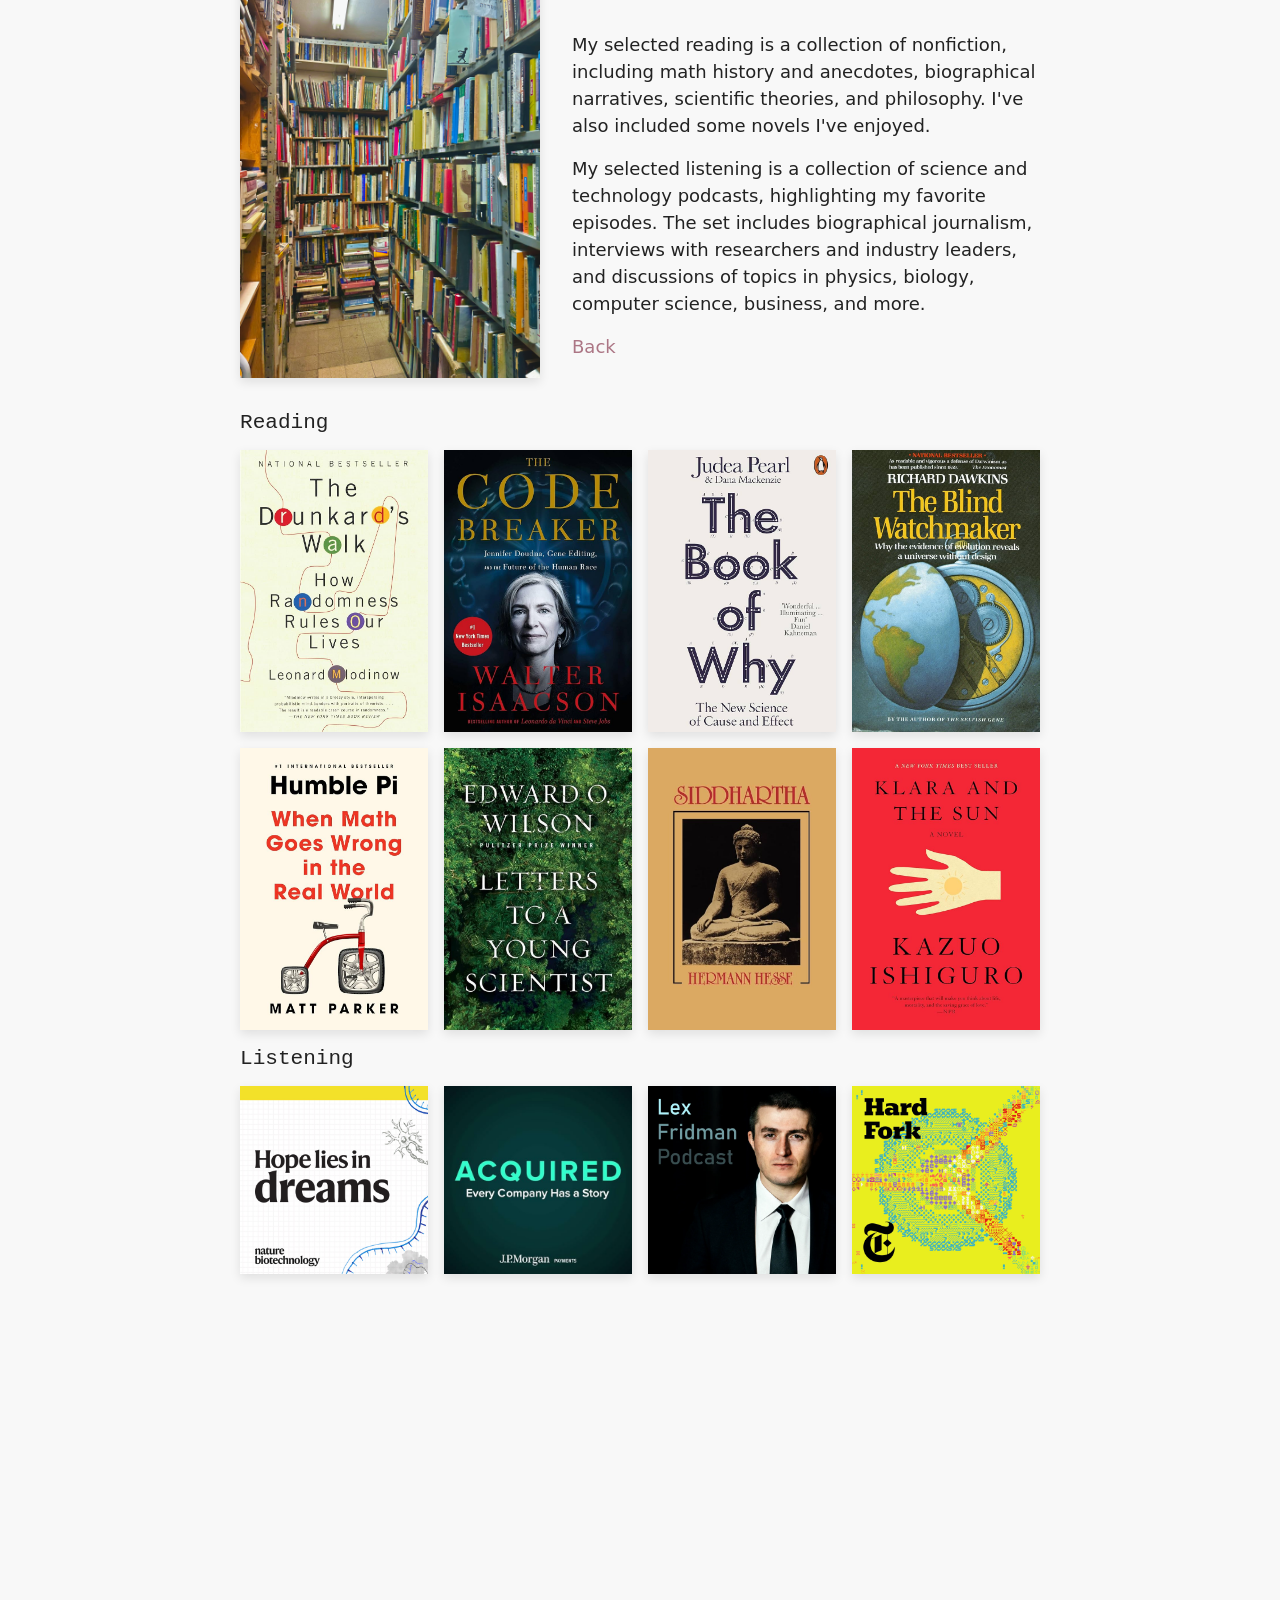
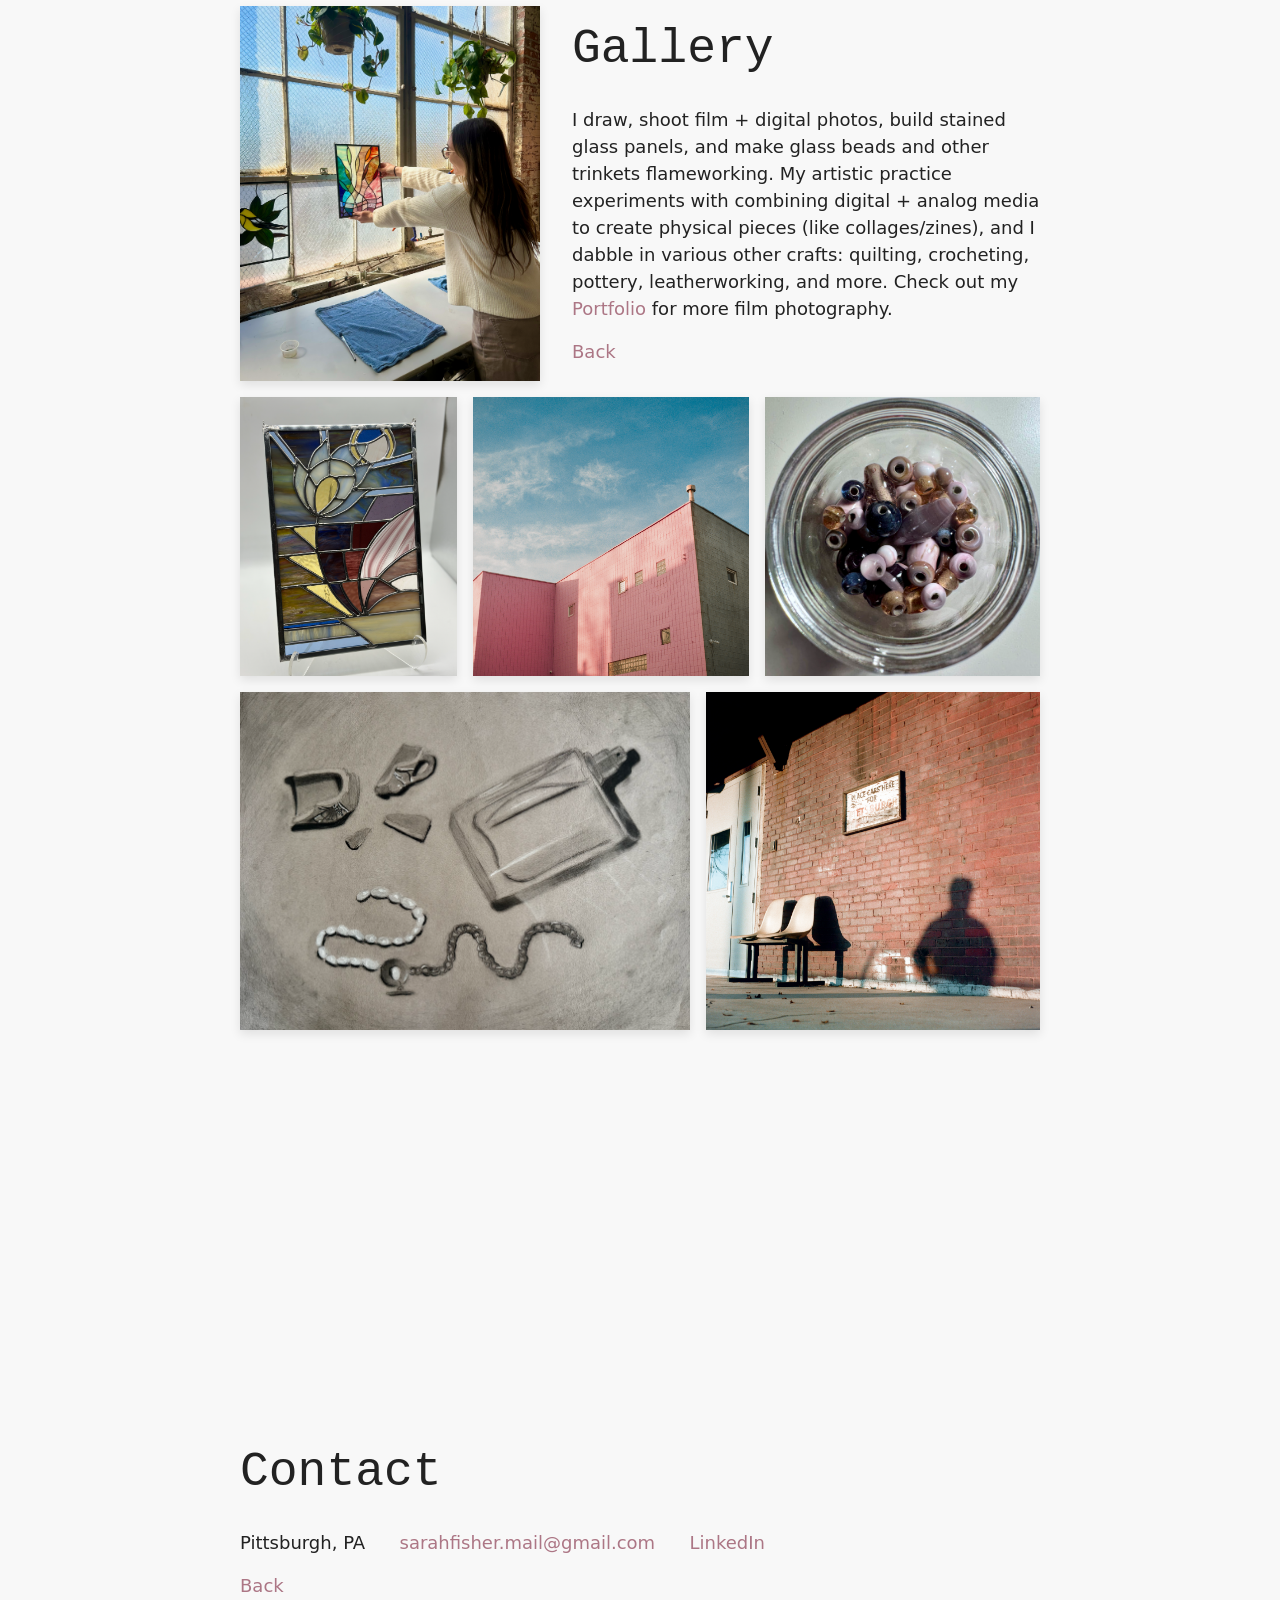
==== commit 7587f62f: "Add photography portfolio page Artist site at /photography/ with gallery carousels, full-screen phot" ====
--- a/index.html
+++ b/index.html
@@ -372,7 +372,8 @@
             <p>
               I draw, shoot film + digital photos, build stained glass panels, and make glass beads and other trinkets flameworking.
               My artistic practice experiments with combining digital + analog media to create physical pieces (like collages/zines), and
-              I dabble in various other crafts: quilting, crocheting, pottery, leatherworking, and more.
+              I dabble in various other crafts: quilting, crocheting, pottery, leatherworking, and more. 
+              Check out my <a href="https://sarahfi2her.github.io/photography/#portfolio" target="_blank" rel="noopener">Portfolio</a> for more film photography.
             </p>
 
             <p><a href="#about">Back</a></p>
@@ -399,9 +400,11 @@
             <h1><span class="typewriter" style="--n: 7;">Contact</span></h1>
 
             <p>
+              Pittsburgh, PA 
+              &nbsp;&nbsp;&nbsp;&nbsp; 
+              <a href="mailto:sarahfisher.mail@gmail.com">sarahfisher.mail@gmail.com</a>
+              &nbsp;&nbsp;&nbsp;&nbsp;
               <a href="https://www.linkedin.com/in/sarahfi2her/" target="_blank" rel="noopener">LinkedIn</a>
-              &nbsp;&nbsp;&nbsp;&nbsp;
-              sarahfisher.mail@gmail.com
             </p>
 
             <p><a href="#about">Back</a></p>
